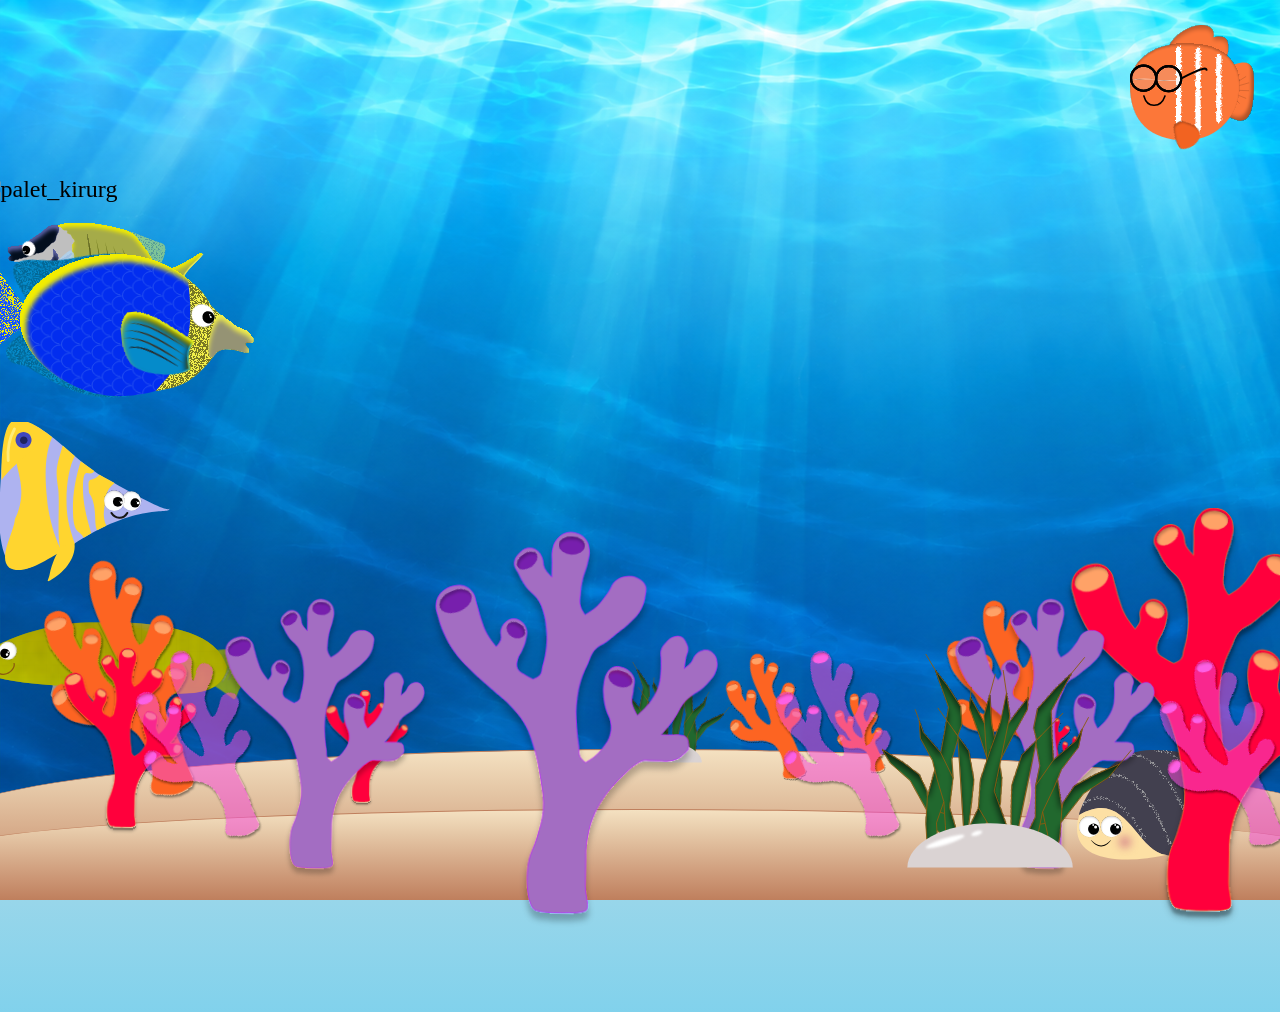
==== index.html @ 546aa7aa "baggrund" ====
<!DOCTYPE html>
<html lang="en">
<head>
    <meta charset="UTF-8">
    <meta name="viewport" content="width=device-width, initial-scale=1.0">
    <title>Akvarie_case</title>
    <link rel="stylesheet" href="css/css.css">
</head>
<body class="ocean"> 
        <img src="Billeder/Solbestrålet blå undervandsdybde (1).png" alt="hav">
     <main>
       

        <!-- Sandbunden -->
        <div class="sand1"></div>
        <div class="sand2"></div>

        <!-- Fisk -->
            <div class="fish1">
                <img src="Billeder/Ræve fjæs - Line.svg" alt="Rævefjæs">
            </div>
            <div class="fish2">
                <img src="Billeder/Pincetfisk_julie.svg" alt="Pincetfisk">
            </div>
            <div class="fish3">
                <img src="Billeder/BlåDory_line.svg" alt="BlåDory">
            </div>
            <div class="fish4">
                <img src="Billeder/Kanariegylte-thomas.svg" alt="Kanariegylte">
            </div>
            <a class="still_fish" href="page2.html">
                <img src="Billeder/Nemo.svg" alt="Nemo">
            </a>
            <div class="tang_julie">
                <img src="Billeder/Tang_julie.svg" alt="Tang">
            </div>
            <div class="tang_julie2">
                <img src="Billeder/Tang_julie.svg" alt="Tang2">
            </div>
            <div class="snegl_julie">
                <img src="Billeder/Snegl_julie.svg" alt="snegl">
            </div>
            <div class="fish5">
                <img src="Billeder/Palet_kirurg_thomas.svg" alt="palet_kirurg">
            </div>
            <div class="coral_lilleorange1">
                <img src="Billeder/coral_lilleorange.svg" alt="coral_lilleorange">
            </div>
             <div class="coral_lilleorange2">
                <img src="Billeder/coral_lilleorange.svg" alt="coral_lilleorange">
            </div>
             <div class="coral_lilleorange3">
                <img src="Billeder/coral_lilleorange.svg" alt="coral_lilleorange">
            </div>
             <div class="coral_lilleorange4">
                <img src="Billeder/coral_lilleorange.svg" alt="coral_lilleorange">
            </div>
            <div class="coral_red1">
                <img src="Billeder/coral_red.svg" alt="coral_red">
            </div>
            <div class="coral_red2">
                <img src="Billeder/coral_red.svg" alt="coral_red">
            </div>
             <div class="coral_red3">
                <img src="Billeder/coral_red.svg" alt="coral_red">
            </div>
             <div class="coral_red4">
                <img src="Billeder/coral_red.svg" alt="coral_red">
            </div>
             <div class="coral_lilla1">
                <img src="Billeder/coral_lilla.svg" alt="corallilla">
            </div>
             <div class="coral_lilla2">
                <img src="Billeder/coral_lilla.svg" alt="corallilla">
            </div>
             <div class="coral_lilla3">
                <img src="Billeder/coral_lilla.svg" alt="corallilla">
            </div>
            <div class="coral_pink1">
                <img src="Billeder/coral_pink.svg" alt="coral_pink">
            </div>
            <div class="coral_pink2">
                <img src="Billeder/coral_pink.svg" alt="coral_pink">
            </div>
            <div class="coral_pink3">
                <img src="Billeder/coral_pink.svg" alt="coral_pink">
            </div>



    </main>



    
    <script src="js/js.js"></script>

</body>
</html>
---- css/css.css ----
.ocean {
    background: linear-gradient(to bottom, #98d6ea,#6acdee, #00bfff, #008bba, #1c5264);
    height: 100vh;
    width: 100%;
    margin: 0;


}


/*miderste sandbund*/
.sand1 {
    background: linear-gradient(to bottom, #f4e1c1, #e6c9a8, #d9b08f, #cc9776, #bf7f5d);
    height: 150px;
    width: 110%;
    position: absolute;
    bottom: 0;
    left: -5%;

    border-top: 1px solid #bf7f5d;
    border-radius: 50% 50% 0 0;

    animation: test1 10s ease-in-out infinite alternate;
}

/*forreste sandbund*/

.sand2 {
    background: linear-gradient(to bottom, #f4e1c1, #e6c9a8, #d9b08f, #cc9776, #bf7f5d);
    height: 90px;
    width: 110%;
    position: absolute;
    bottom: 0;
    left: -5%;


    border-top: 1px solid #bf7f5d;
    border-radius: 50% 50% 0 0;

    animation: test2 8s ease-in-out infinite alternate;  
}




/* Fiskens placering */
.fish1 {
    position: absolute;
    top: 20%;
    left: 0;
    scale: 1.0; /* Juster størrelsen efter behov */

     /* animation: swim 12s linear infinite alternate; */
    animation: swimLeft 12s linear infinite ;
}

.fish2 {
    position: absolute;
    top: 50%;
    left: 0;
    scale: 1.5; /* Juster størrelsen efter behov */
     /* animation: swim 12s linear infinite alternate; */
    animation: swimRight 14s linear infinite ;

}

.fish3 {
    position: absolute;
    top: 30%;
    left: 0;
    scale: 1.5; /* Juster størrelsen efter behov */
     /* animation: swim 12s linear infinite alternate; */
    animation: swimRight 12s linear infinite ;

}

.fish4 {
    position: absolute;
    top: 70%;
    left: 0;
    scale: 1.2; /* Juster størrelsen efter behov */
     /* animation: swim 10s linear infinite alternate; */
    animation: swimLeft 10s linear infinite ;

} 

.fish5 {
    position: absolute;
    top: 20%;
    left: 0;
    scale: 1.5; /* Juster størrelsen efter behov */
     /* animation: swim 10s linear infinite alternate; */
    animation: swimRight 16s linear infinite ;

} 



.still_fish {
    position: absolute;
    top: 5%;
    left: 90%;
    scale: 1.5; /* Juster størrelsen efter behov */
    transform: scaleX(-1); /* Vend fisken om, så den kigger mod venstre */
}



.tang_julie2 {
    position: absolute;
    bottom: 0;
    right: 10%;
    width: 600px;
    height: 270px;
    scale: 0.8; /* Juster størrelsen efter behov */
    
}

.snegl_julie {
    position: absolute;
    bottom: 0;
    right: 10%;
    width: 50px;
    height: 100px;
    scale: 2.0; /* Juster størrelsen efter behov */
    
}

.tang_julie {
    position: absolute;
    bottom: 0;
    right: 10%;
    width: 200px;
    height: 190px;
    scale: 1.7; /* Juster størrelsen efter behov */
    z-index: 999; /* Sørg for, at tang er bag snegl */
    
}
.coral_pink1{
    position: absolute;
    bottom: -6%;
    right: 3%;
    width: 100px;
    height: 280px;
    scale: 1.2; /* Juster størrelsen efter behov */
}

.coral_pink2{
    position: absolute;
    bottom: -5%;
    right: 83%;
    width: 100px;
    height: 280px;
    scale: 1.2; /* Juster størrelsen efter behov */
}
.coral_pink3{
    position: absolute;
    bottom: -5%;
    right: 33%;
    width: 100px;
    height: 280px;
    scale: 1.2; /* Juster størrelsen efter behov */
}
.coral_lilleorange1 {
    position: absolute;
    bottom: 0;
    right: 90%;
    width: 100px;
    height: 280px;
    scale: 1.5; /* Juster størrelsen efter behov */   
}
.coral_lilleorange2 {
    position: absolute;
    bottom: 0;
    right: 30%;
    width: 100px;
    height: 280px;
    scale: 0.5; /* Juster størrelsen efter behov */   
}
.coral_lilleorange3 {
    position: absolute;
    bottom: 0;
    right: 38%;
    width: 100px;
    height: 280px;
    scale: 0.8; /* Juster størrelsen efter behov */   
}
.coral_lilleorange4 {
    position: absolute;
    bottom: 0;
    right: 20%;
    width: 100px;
    height: 280px;
    scale: 1.2; /* Juster størrelsen efter behov */   
}
.coral_red1{
    position: absolute;
    bottom: 0;
    right: 10%;
    width: 100px;
    height: 280px;
    scale: 1.8; /* Juster størrelsen efter behov */
}
.coral_red2{
    position: absolute;
    bottom: 0;
    right: 15%;
    width: 100px;
    height: 280px;
    scale: 0.3; /* Juster størrelsen efter behov */
}
.coral_red3{
    position: absolute;
    bottom: 0;
    right: 70%;
    width: 100px;
    height: 280px;
    scale: 0.5; /* Juster størrelsen efter behov */
}

.coral_red4{
    position: absolute;
    bottom: 0;
    right: 90%;
    width: 100px;
    height: 280px;
    scale: 0.8; /* Juster størrelsen efter behov */
}
.coral_lilla1{
    position: absolute;
    bottom: 0;
    right: 20%;
    width: 100px;
    height: 280px;
    scale: 1.2; /* Juster størrelsen efter behov */
}
.coral_lilla2{
    position: absolute;
    bottom: 0;
    right: 77%;
    width: 100px;
    height: 280px;
    scale: 1.2; /* Juster størrelsen efter behov */
}   

.coral_lilla3{
    position: absolute;
    bottom: 0;
    right: 60%;
    width: 100px;
    height: 280px;
    scale: 1.7; /* Juster størrelsen efter behov */
}



/* Fiskens svømmebevægelse */
@keyframes swimLeft {
    0% {
       
        transform: translateX(calc(100vw + 180px));
    }

    100% {
       
        transform: translateX(-200px);
    }
}

/* Fiskens svømmebevægelse */
@keyframes swimRight {
    0% {
        transform: translateX(-200px);
    }

    100% {
        
        transform: translateX(calc(100vw + 180px));
    }
}
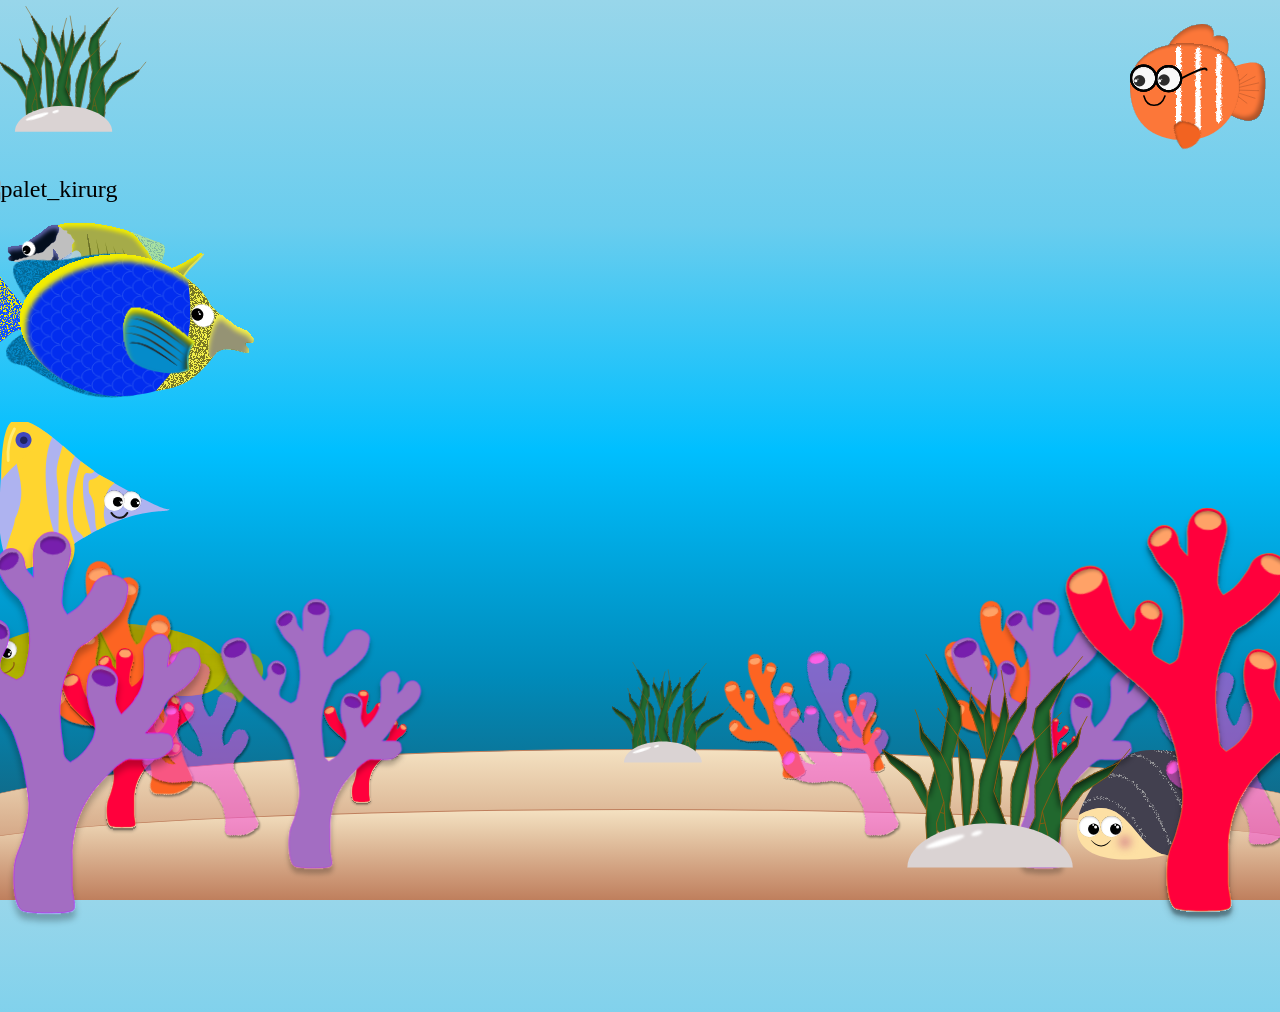
==== commit ae59177a: "coral update" ====
--- a/index.html
+++ b/index.html
@@ -6,8 +6,8 @@
     <title>Akvarie_case</title>
     <link rel="stylesheet" href="css/css.css">
 </head>
-<body class="ocean"> 
-        <img src="Billeder/Solbestrålet blå undervandsdybde (1).png" alt="hav">
+<body class="ocean">
+   
      <main>
        
 
@@ -36,6 +36,9 @@
             </div>
             <div class="tang_julie2">
                 <img src="Billeder/Tang_julie.svg" alt="Tang2">
+            </div>
+              <div class="tang_julie3">
+                <img src="Billeder/Tang_julie.svg" alt="Tang3">
             </div>
             <div class="snegl_julie">
                 <img src="Billeder/Snegl_julie.svg" alt="snegl">
--- a/css/css.css
+++ b/css/css.css
@@ -200,12 +200,13 @@
     width: 100px;
     height: 280px;
     scale: 1.8; /* Juster størrelsen efter behov */
+    z-index: 999; 
 }
 .coral_red2{
     position: absolute;
     bottom: 0;
     right: 15%;
-    width: 100px;
+    width: 100px;   
     height: 280px;
     scale: 0.3; /* Juster størrelsen efter behov */
 }
@@ -246,10 +247,11 @@
 .coral_lilla3{
     position: absolute;
     bottom: 0;
-    right: 60%;
+    right: 100%;
     width: 100px;
     height: 280px;
     scale: 1.7; /* Juster størrelsen efter behov */
+    z-index: 999; 
 }
 
 
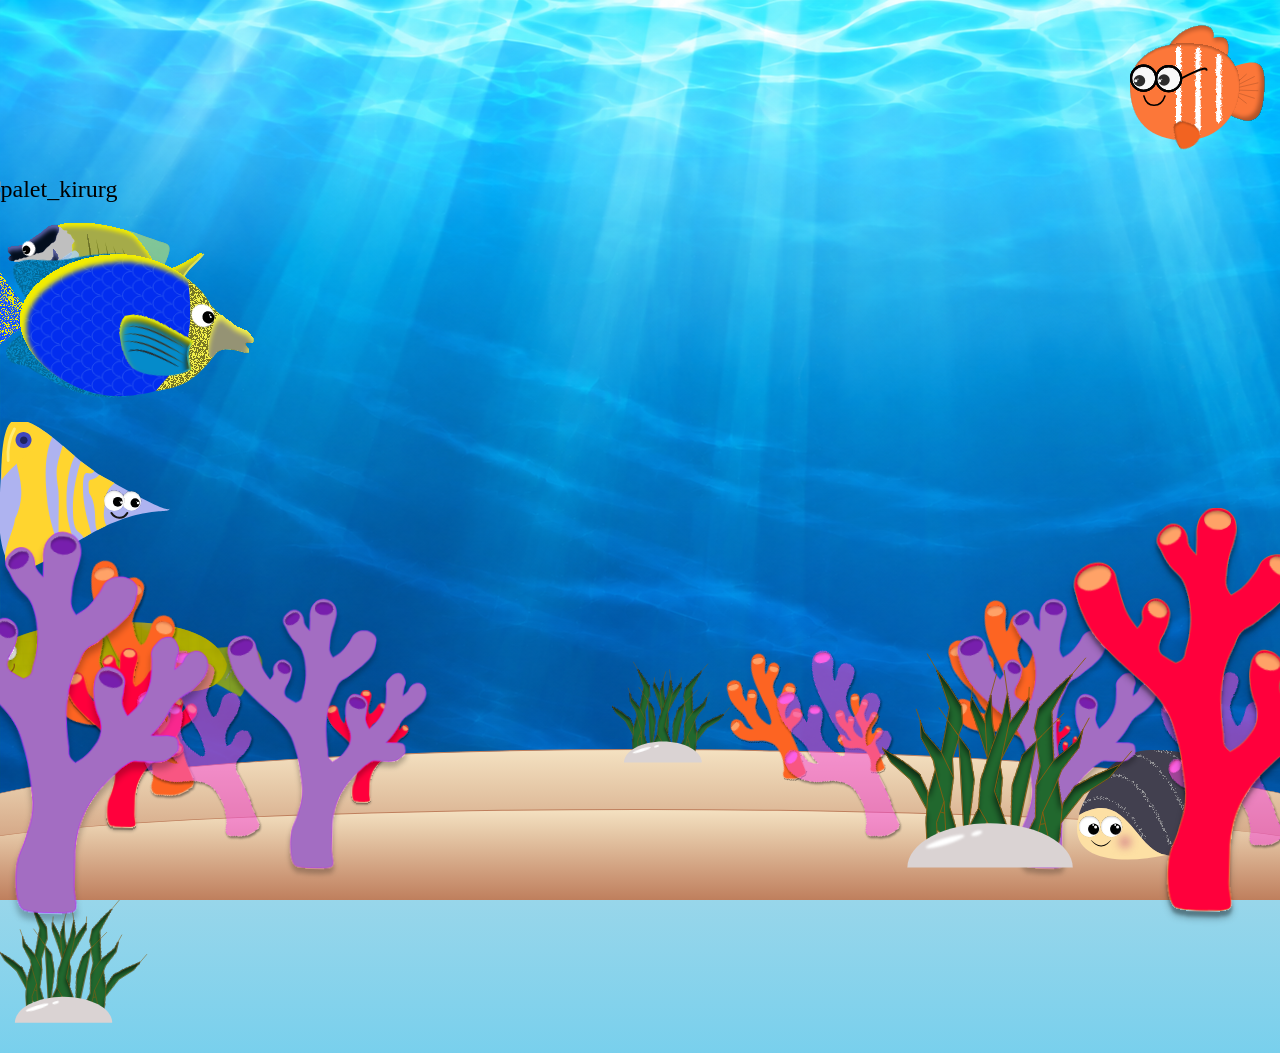
==== commit 7d37d699: "Merge branch 'main' of https://github.com/Jolle2003/Akvarie_case" ====
--- a/index.html
+++ b/index.html
@@ -6,8 +6,8 @@
     <title>Akvarie_case</title>
     <link rel="stylesheet" href="css/css.css">
 </head>
-<body class="ocean">
-   
+<body class="ocean"> 
+        <img src="Billeder/Solbestrålet blå undervandsdybde (1).png" alt="hav">
      <main>
        
 
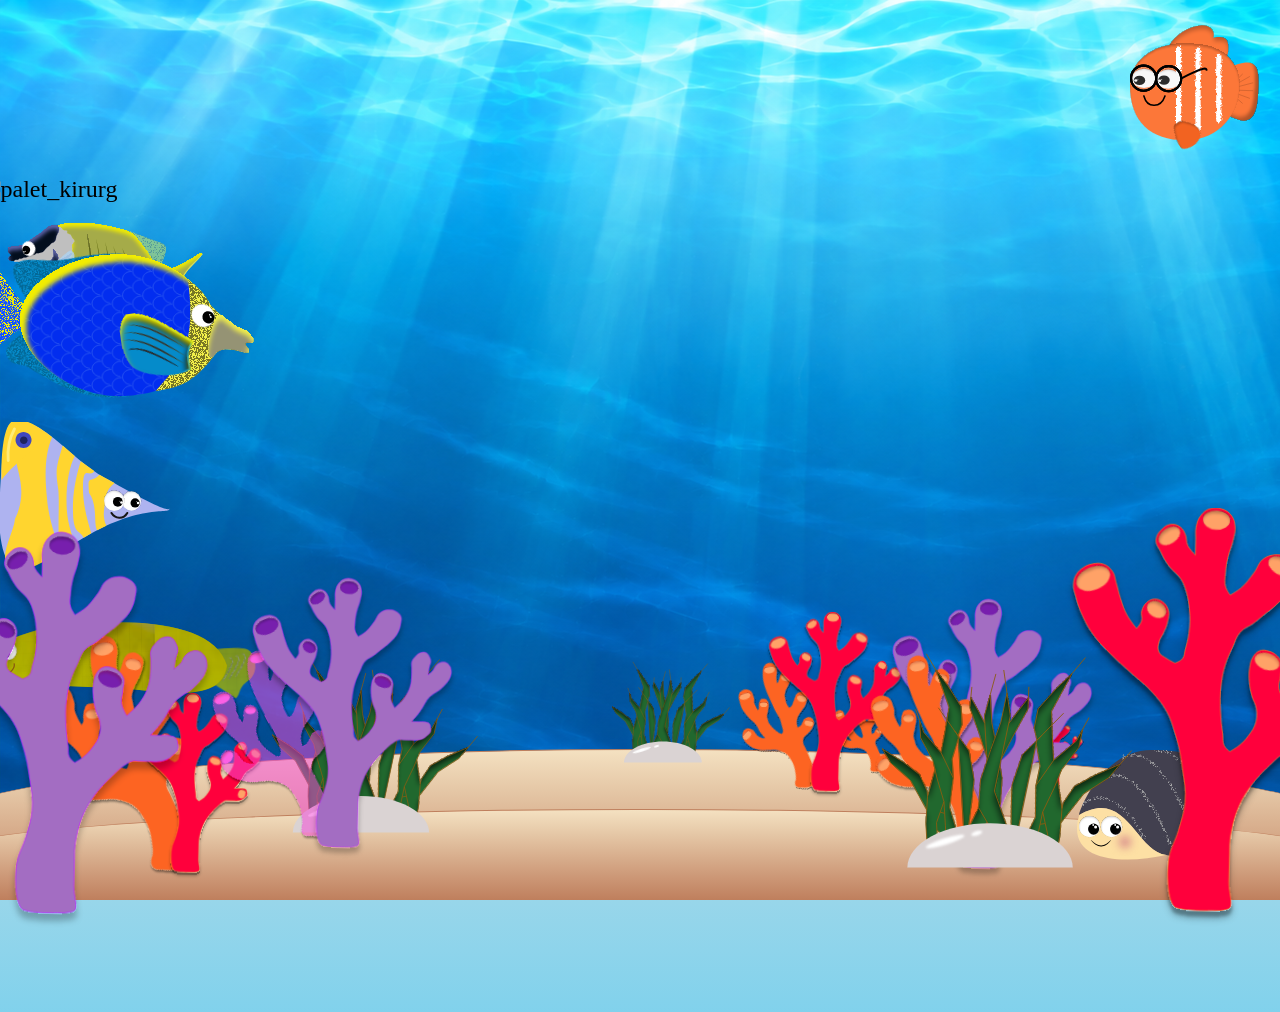
==== commit 307aacb3: "Coral placents" ====
--- a/index.html
+++ b/index.html
@@ -79,15 +79,10 @@
              <div class="coral_lilla3">
                 <img src="Billeder/coral_lilla.svg" alt="corallilla">
             </div>
-            <div class="coral_pink1">
-                <img src="Billeder/coral_pink.svg" alt="coral_pink">
-            </div>
             <div class="coral_pink2">
                 <img src="Billeder/coral_pink.svg" alt="coral_pink">
             </div>
-            <div class="coral_pink3">
-                <img src="Billeder/coral_pink.svg" alt="coral_pink">
-            </div>
+            
 
 
 
--- a/css/css.css
+++ b/css/css.css
@@ -136,37 +136,32 @@
     z-index: 999; /* Sørg for, at tang er bag snegl */
     
 }
-.coral_pink1{
-    position: absolute;
-    bottom: -6%;
-    right: 3%;
-    width: 100px;
-    height: 280px;
-    scale: 1.2; /* Juster størrelsen efter behov */
+.tang_julie3 {
+    position: absolute;
+    bottom: 0;
+    right: 60%;
+    width: 200px;
+    height: 210px;
+    scale: 1.4; /* Juster størrelsen efter behov */
+    z-index: 0; /* Sørg for, at tang er bag snegl */
+    
 }
 
 .coral_pink2{
     position: absolute;
     bottom: -5%;
-    right: 83%;
-    width: 100px;
-    height: 280px;
-    scale: 1.2; /* Juster størrelsen efter behov */
-}
-.coral_pink3{
-    position: absolute;
-    bottom: -5%;
-    right: 33%;
-    width: 100px;
-    height: 280px;
-    scale: 1.2; /* Juster størrelsen efter behov */
-}
+    right: 77%;
+    width: 100px;
+    height: 280px;
+    scale: 1.2; /* Juster størrelsen efter behov */
+}
+
 .coral_lilleorange1 {
     position: absolute;
     bottom: 0;
     right: 90%;
     width: 100px;
-    height: 280px;
+    height: 220px;
     scale: 1.5; /* Juster størrelsen efter behov */   
 }
 .coral_lilleorange2 {
@@ -180,18 +175,19 @@
 .coral_lilleorange3 {
     position: absolute;
     bottom: 0;
-    right: 38%;
-    width: 100px;
-    height: 280px;
+    right: 37%;
+    width: 100px;
+    height: 270px;
     scale: 0.8; /* Juster størrelsen efter behov */   
 }
 .coral_lilleorange4 {
     position: absolute;
     bottom: 0;
-    right: 20%;
-    width: 100px;
-    height: 280px;
-    scale: 1.2; /* Juster størrelsen efter behov */   
+    right: 26%;
+    width: 100px;
+    height: 230px;
+    scale: 1.2; /* Juster størrelsen efter behov */  
+    z-index: 99; 
 }
 .coral_red1{
     position: absolute;
@@ -213,24 +209,24 @@
 .coral_red3{
     position: absolute;
     bottom: 0;
-    right: 70%;
-    width: 100px;
-    height: 280px;
-    scale: 0.5; /* Juster størrelsen efter behov */
+    right: 35%;
+    width: 100px;
+    height: 320px;
+    scale: 0.8; /* Juster størrelsen efter behov */
 }
 
 .coral_red4{
     position: absolute;
     bottom: 0;
-    right: 90%;
-    width: 100px;
-    height: 280px;
+    right: 85%;
+    width: 100px;
+    height: 230px;
     scale: 0.8; /* Juster størrelsen efter behov */
 }
 .coral_lilla1{
     position: absolute;
     bottom: 0;
-    right: 20%;
+    right: 25%;
     width: 100px;
     height: 280px;
     scale: 1.2; /* Juster størrelsen efter behov */
@@ -238,10 +234,11 @@
 .coral_lilla2{
     position: absolute;
     bottom: 0;
-    right: 77%;
-    width: 100px;
-    height: 280px;
-    scale: 1.2; /* Juster størrelsen efter behov */
+    right: 75%;
+    width: 100px;
+    height: 299px;
+    scale: 1.2; /* Juster størrelsen efter behov */
+    z-index: 99;
 }   
 
 .coral_lilla3{
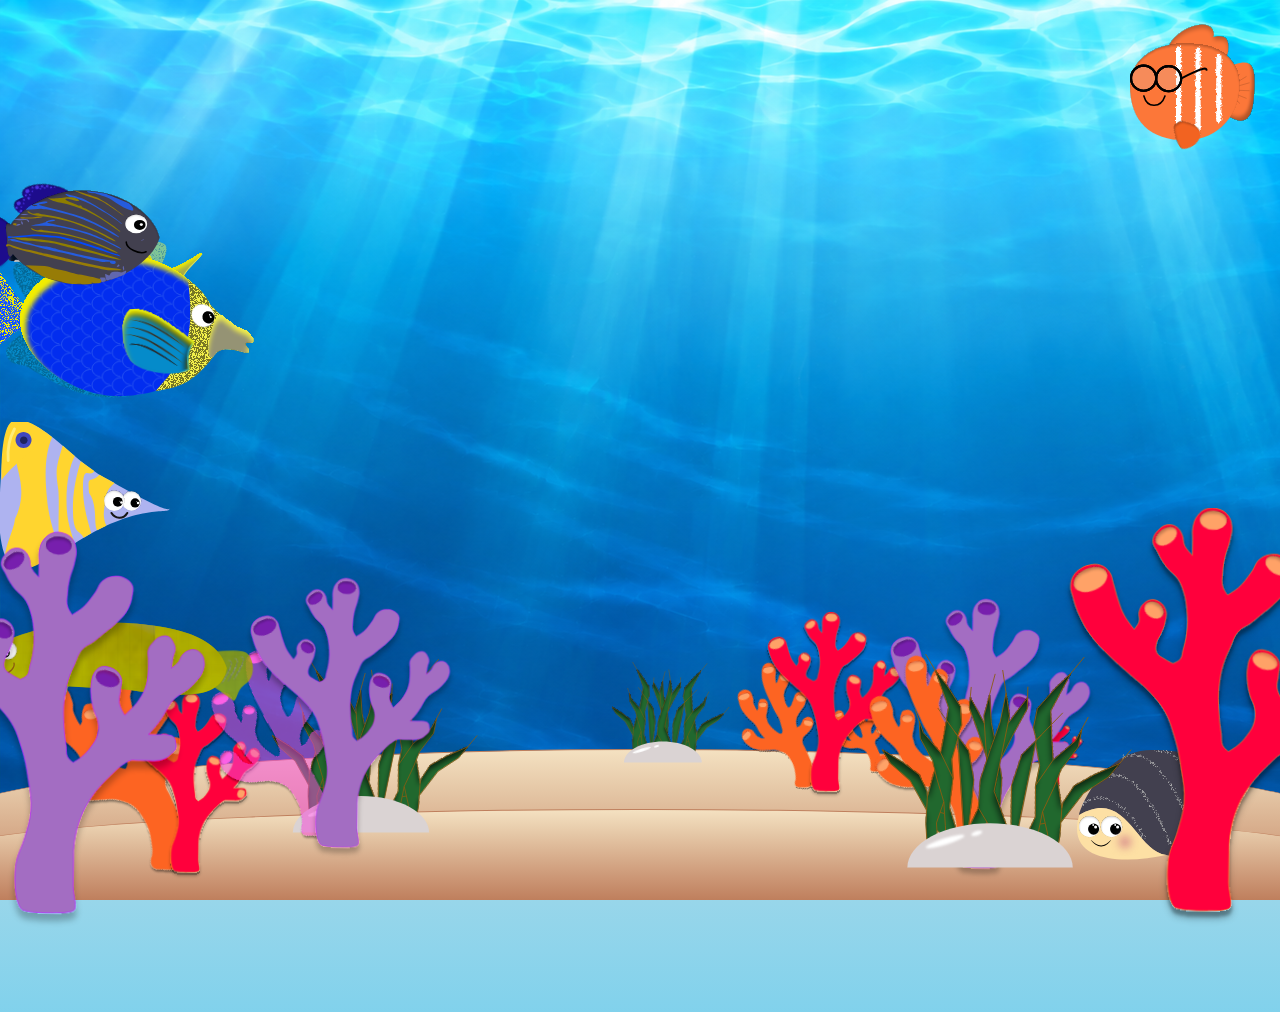
==== commit dfe19a2a: "ændring af fiske navne og struktur på page3" ====
--- a/index.html
+++ b/index.html
@@ -17,19 +17,19 @@
 
         <!-- Fisk -->
             <div class="fish1">
-                <img src="Billeder/Ræve fjæs - Line.svg" alt="Rævefjæs">
+                <img src="Billeder/ræve_fjæs_line.svg" alt="Rævefjæs">
             </div>
             <div class="fish2">
                 <img src="Billeder/Pincetfisk_julie.svg" alt="Pincetfisk">
             </div>
             <div class="fish3">
-                <img src="Billeder/BlåDory_line.svg" alt="BlåDory">
+                <img src="Billeder/palet_kirurg_line.svg" alt="paletkirurg">
             </div>
             <div class="fish4">
                 <img src="Billeder/Kanariegylte-thomas.svg" alt="Kanariegylte">
             </div>
             <a class="still_fish" href="page2.html">
-                <img src="Billeder/Nemo.svg" alt="Nemo">
+                <img src="Billeder/Nemo_julie.svg" alt="Nemo">
             </a>
             <div class="tang_julie">
                 <img src="Billeder/Tang_julie.svg" alt="Tang">
@@ -44,7 +44,7 @@
                 <img src="Billeder/Snegl_julie.svg" alt="snegl">
             </div>
             <div class="fish5">
-                <img src="Billeder/Palet_kirurg_thomas.svg" alt="palet_kirurg">
+                <img src="Billeder/sohal_kirurg_thomas.svg" alt="sohal_kirurg">
             </div>
             <div class="coral_lilleorange1">
                 <img src="Billeder/coral_lilleorange.svg" alt="coral_lilleorange">
--- a/css/css.css
+++ b/css/css.css
@@ -81,6 +81,7 @@
     scale: 1.2; /* Juster størrelsen efter behov */
      /* animation: swim 10s linear infinite alternate; */
     animation: swimLeft 10s linear infinite ;
+    z-index: 5;
 
 } 
 
@@ -113,6 +114,7 @@
     width: 600px;
     height: 270px;
     scale: 0.8; /* Juster størrelsen efter behov */
+    z-index: 2;
     
 }
 
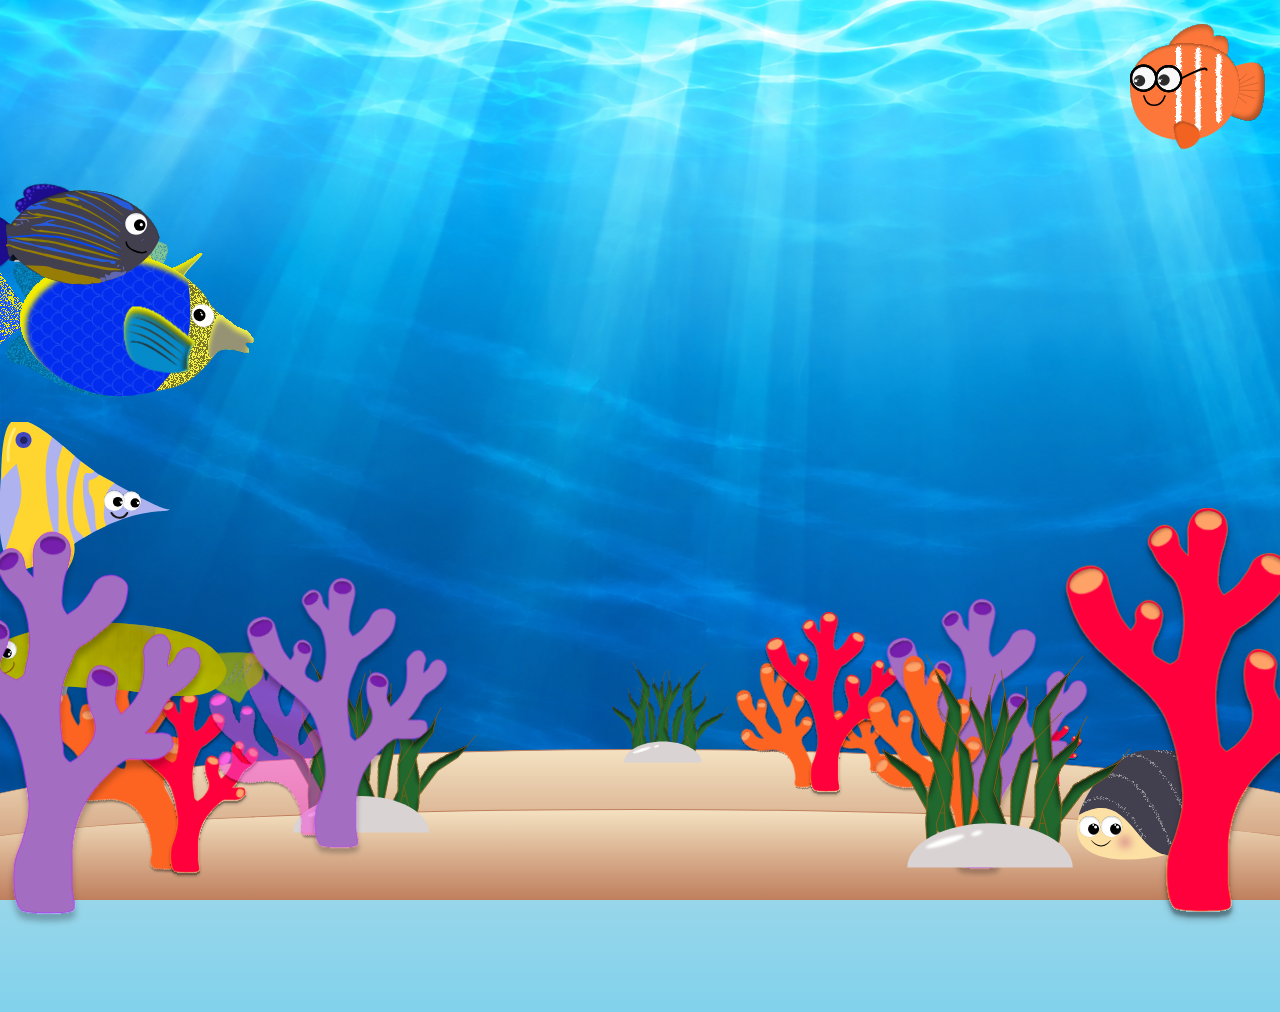
==== commit c2458ec5: "Barlow font" ====
--- a/index.html
+++ b/index.html
@@ -5,6 +5,7 @@
     <meta name="viewport" content="width=device-width, initial-scale=1.0">
     <title>Akvarie_case</title>
     <link rel="stylesheet" href="css/css.css">
+    <link href="https://fonts.googleapis.com/css2?family=Barlow:wght@400;600;700&display=swap" rel="stylesheet">
 </head>
 <body class="ocean"> 
         <img src="Billeder/Solbestrålet blå undervandsdybde (1).png" alt="hav">
--- a/css/css.css
+++ b/css/css.css
@@ -253,7 +253,19 @@
     z-index: 999; 
 }
 
-
+.body {
+  font-family: "Barlow", sans-serif;
+}
+
+/* Brug også Barlow på knapper */
+.button,.button_back {
+  font-family: Barlow, sans-serif;
+}
+
+/* Fede overskrifter */
+.h1, .h2 {
+  font-weight: 500;
+}
 
 /* Fiskens svømmebevægelse */
 @keyframes swimLeft {
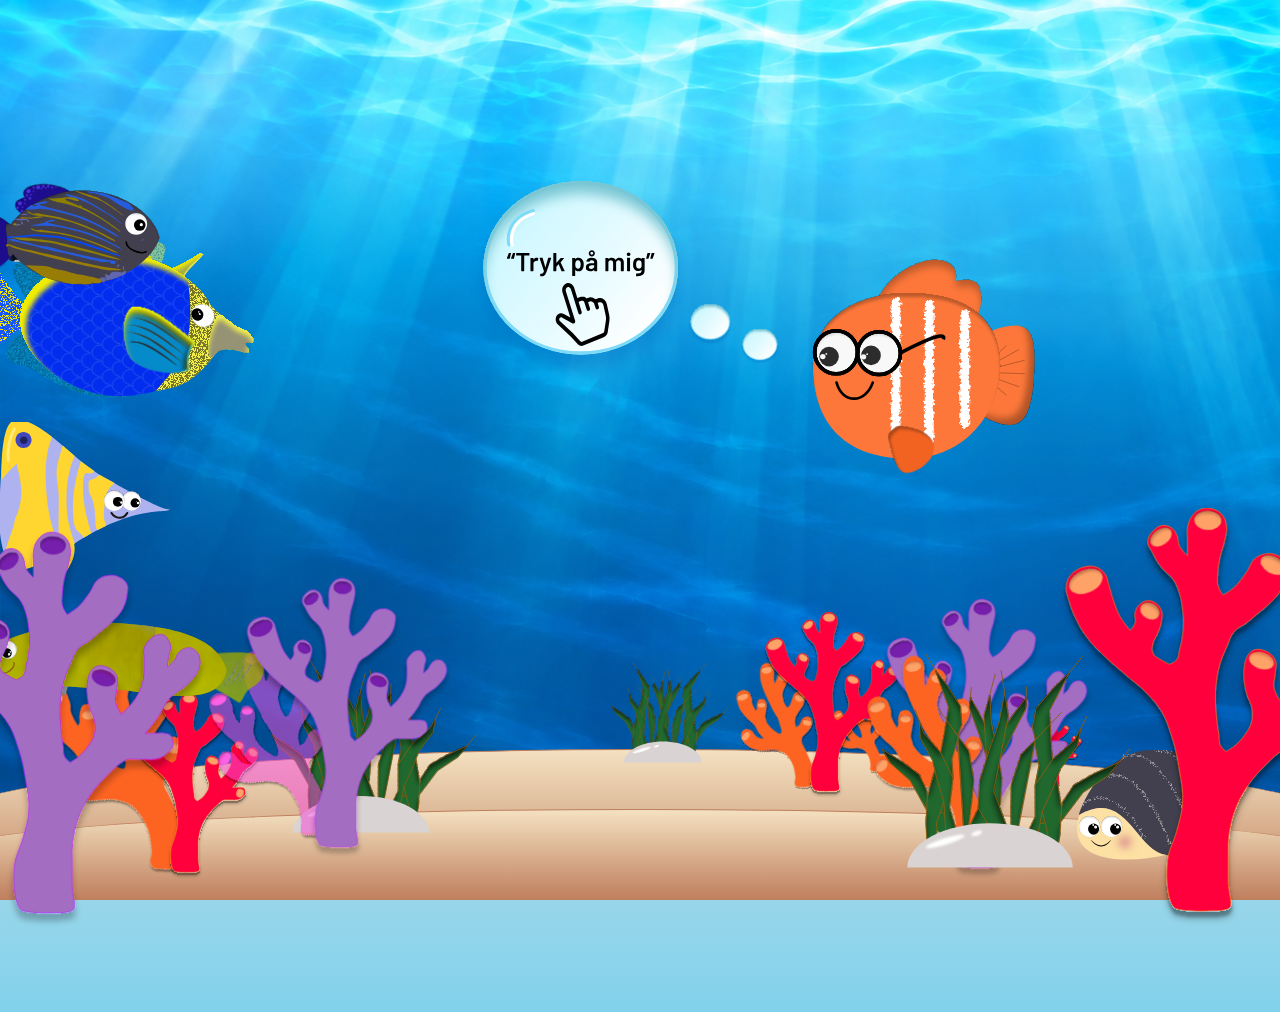
==== commit 2a342cf5: "nemo1 + talebobler" ====
--- a/index.html
+++ b/index.html
@@ -30,8 +30,14 @@
                 <img src="Billeder/Kanariegylte-thomas.svg" alt="Kanariegylte">
             </div>
             <a class="still_fish" href="page2.html">
-                <img src="Billeder/Nemo_julie.svg" alt="Nemo">
+                <img src="Billeder/talende_nemo.svg" alt="Nemo">
             </a>
+
+
+
+
+
+            <!--tang og coraler-->
             <div class="tang_julie">
                 <img src="Billeder/Tang_julie.svg" alt="Tang">
             </div>
--- a/css/css.css
+++ b/css/css.css
@@ -99,10 +99,11 @@
 
 .still_fish {
     position: absolute;
-    top: 5%;
-    left: 90%;
-    scale: 1.5; /* Juster størrelsen efter behov */
+    top: -30%;
+    left: -30%;
+    scale: 0.5; /* Juster størrelsen efter behov */
     transform: scaleX(-1); /* Vend fisken om, så den kigger mod venstre */
+    z-index: 999;
 }
 
 
@@ -114,7 +115,7 @@
     width: 600px;
     height: 270px;
     scale: 0.8; /* Juster størrelsen efter behov */
-    z-index: 2;
+    z-index: 0;
     
 }
 
@@ -145,7 +146,6 @@
     width: 200px;
     height: 210px;
     scale: 1.4; /* Juster størrelsen efter behov */
-    z-index: 0; /* Sørg for, at tang er bag snegl */
     
 }
 
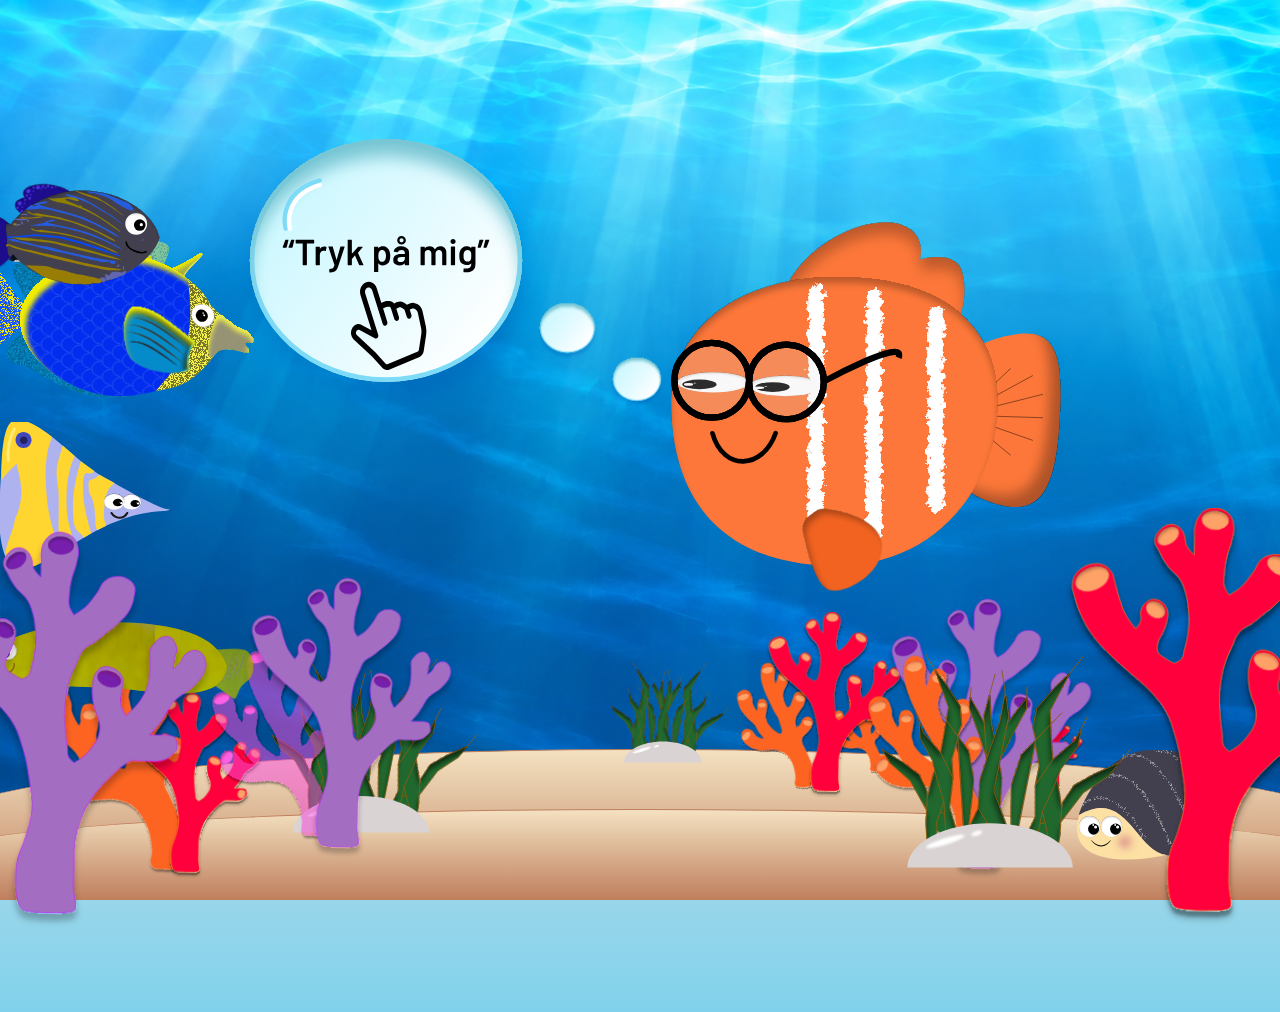
==== commit 625b93bd: "added animation to nemoside1 + misc css and audio tweaks" ====
--- a/index.html
+++ b/index.html
@@ -30,7 +30,7 @@
                 <img src="Billeder/Kanariegylte-thomas.svg" alt="Kanariegylte">
             </div>
             <a class="still_fish" href="page2.html">
-                <img src="Billeder/talende_nemo.svg" alt="Nemo">
+                <img src="Billeder/talende_nemo2.svg" alt="Nemo">
             </a>
 
 
--- a/css/css.css
+++ b/css/css.css
@@ -99,9 +99,9 @@
 
 .still_fish {
     position: absolute;
-    top: -30%;
-    left: -30%;
-    scale: 0.5; /* Juster størrelsen efter behov */
+    top: 0%;
+    left: 0%;
+    scale: 0.7; /* Juster størrelsen efter behov */
     transform: scaleX(-1); /* Vend fisken om, så den kigger mod venstre */
     z-index: 999;
 }
